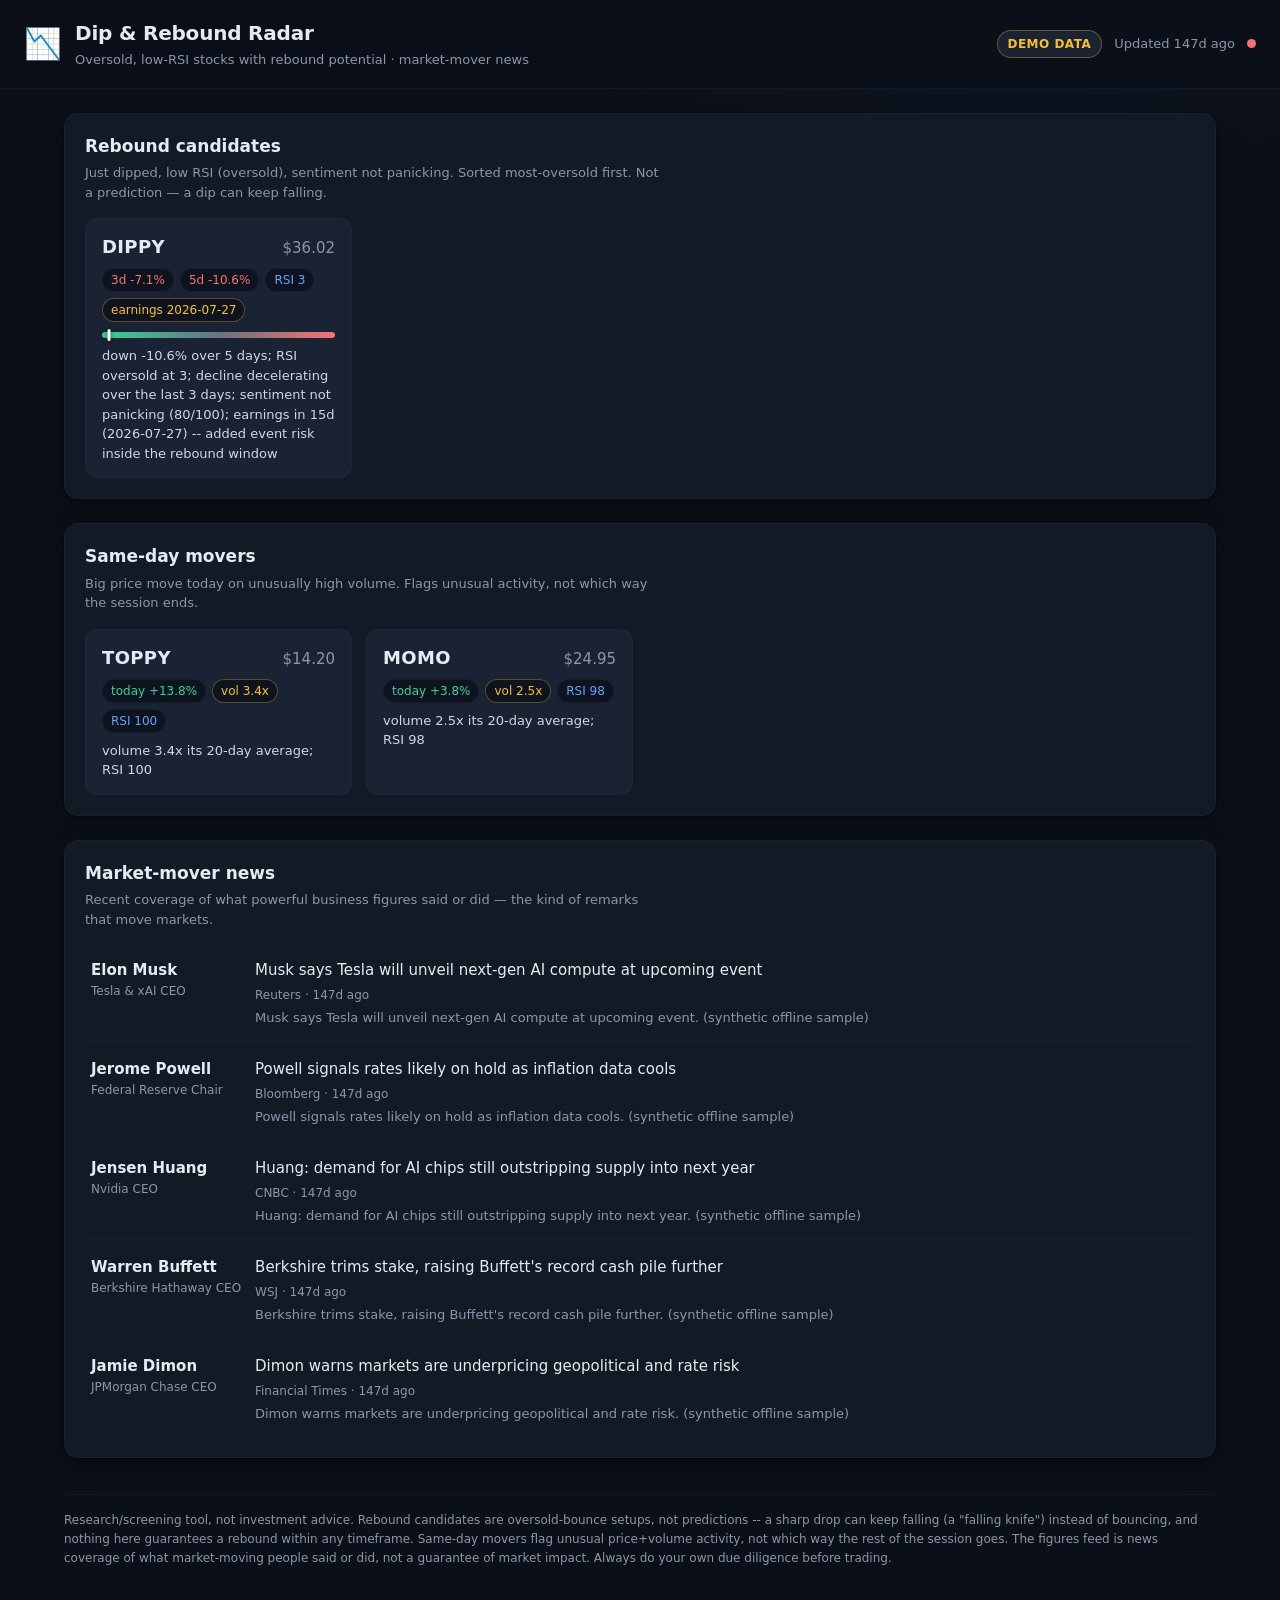
==== web/index.html @ acec1985 "Add static web dashboard for dips, movers, and market-mover news Adds a browser dashboard (web/) on " ====
<!DOCTYPE html>
<html lang="en">
<head>
  <meta charset="utf-8" />
  <meta name="viewport" content="width=device-width, initial-scale=1" />
  <title>Dip &amp; Rebound Radar</title>
  <link rel="icon" href="data:image/svg+xml,<svg xmlns='http://www.w3.org/2000/svg' viewBox='0 0 100 100'><text y='.9em' font-size='90'>📉</text></svg>" />
  <link rel="stylesheet" href="styles.css" />
</head>
<body>
  <header class="topbar">
    <div class="brand">
      <span class="logo" aria-hidden="true">📉</span>
      <div>
        <h1>Dip &amp; Rebound Radar</h1>
        <p class="tagline">Oversold, low-RSI stocks with rebound potential &middot; market-mover news</p>
      </div>
    </div>
    <div class="status">
      <span id="mode-badge" class="badge">—</span>
      <span id="updated" class="updated">Loading…</span>
      <span id="refresh-dot" class="dot" title="Auto-refreshing"></span>
    </div>
  </header>

  <main>
    <section class="panel" id="rebound-panel">
      <div class="panel-head">
        <h2>Rebound candidates</h2>
        <p class="panel-sub">Just dipped, low RSI (oversold), sentiment not panicking. Sorted most-oversold first. Not a prediction &mdash; a dip can keep falling.</p>
      </div>
      <div id="rebound-list" class="cards"></div>
    </section>

    <section class="panel" id="movers-panel">
      <div class="panel-head">
        <h2>Same-day movers</h2>
        <p class="panel-sub">Big price move today on unusually high volume. Flags unusual activity, not which way the session ends.</p>
      </div>
      <div id="movers-list" class="cards"></div>
    </section>

    <section class="panel" id="news-panel">
      <div class="panel-head">
        <h2>Market-mover news</h2>
        <p class="panel-sub">Recent coverage of what powerful business figures said or did &mdash; the kind of remarks that move markets.</p>
      </div>
      <div id="news-list" class="feed"></div>
    </section>
  </main>

  <footer>
    <p id="disclaimer" class="disclaimer"></p>
  </footer>

  <script src="app.js"></script>
</body>
</html>
---- web/styles.css ----
:root {
  --bg: #0b0f17;
  --panel: #131a26;
  --panel-2: #1a2333;
  --border: #26304250;
  --text: #e6ebf2;
  --muted: #8a97ab;
  --up: #34d399;
  --down: #f87171;
  --accent: #60a5fa;
  --warn: #fbbf24;
  --radius: 14px;
  --shadow: 0 1px 3px rgba(0, 0, 0, 0.4), 0 8px 24px rgba(0, 0, 0, 0.25);
}

* { box-sizing: border-box; }

body {
  margin: 0;
  background: radial-gradient(1200px 600px at 80% -10%, #16233b 0%, var(--bg) 55%);
  color: var(--text);
  font: 15px/1.5 system-ui, -apple-system, "Segoe UI", Roboto, Helvetica, Arial, sans-serif;
  min-height: 100vh;
}

.topbar {
  display: flex;
  align-items: center;
  justify-content: space-between;
  gap: 16px;
  flex-wrap: wrap;
  padding: 18px 24px;
  border-bottom: 1px solid var(--border);
  position: sticky;
  top: 0;
  background: rgba(11, 15, 23, 0.85);
  backdrop-filter: blur(8px);
  z-index: 10;
}

.brand { display: flex; align-items: center; gap: 14px; }
.logo { font-size: 30px; }
h1 { font-size: 20px; margin: 0; letter-spacing: -0.01em; }
.tagline { margin: 2px 0 0; color: var(--muted); font-size: 13px; }

.status { display: flex; align-items: center; gap: 12px; }
.badge {
  font-size: 12px;
  font-weight: 600;
  text-transform: uppercase;
  letter-spacing: 0.04em;
  padding: 4px 10px;
  border-radius: 999px;
  background: var(--panel-2);
  border: 1px solid var(--border);
  color: var(--muted);
}
.badge.live { color: var(--up); border-color: #34d39955; }
.badge.offline { color: var(--warn); border-color: #fbbf2455; }
.updated { color: var(--muted); font-size: 13px; }
.dot {
  width: 9px; height: 9px; border-radius: 50%;
  background: var(--up);
  box-shadow: 0 0 0 0 rgba(52, 211, 153, 0.5);
  animation: pulse 2.4s infinite;
}
@keyframes pulse {
  0% { box-shadow: 0 0 0 0 rgba(52, 211, 153, 0.5); }
  70% { box-shadow: 0 0 0 8px rgba(52, 211, 153, 0); }
  100% { box-shadow: 0 0 0 0 rgba(52, 211, 153, 0); }
}
.dot.stale { background: var(--down); animation: none; }

main {
  max-width: 1200px;
  margin: 0 auto;
  padding: 24px;
  display: grid;
  gap: 24px;
}

.panel {
  background: var(--panel);
  border: 1px solid var(--border);
  border-radius: var(--radius);
  padding: 20px;
  box-shadow: var(--shadow);
}
.panel-head { margin-bottom: 16px; }
.panel-head h2 { margin: 0; font-size: 17px; }
.panel-sub { margin: 4px 0 0; color: var(--muted); font-size: 13px; max-width: 70ch; }

.cards {
  display: grid;
  grid-template-columns: repeat(auto-fill, minmax(260px, 1fr));
  gap: 14px;
}

.card {
  background: var(--panel-2);
  border: 1px solid var(--border);
  border-radius: 12px;
  padding: 14px 16px;
  display: flex;
  flex-direction: column;
  gap: 8px;
}
.card-top { display: flex; align-items: baseline; justify-content: space-between; gap: 8px; }
.ticker { font-size: 18px; font-weight: 700; letter-spacing: 0.02em; }
.price { color: var(--muted); font-variant-numeric: tabular-nums; }

.metrics { display: flex; flex-wrap: wrap; gap: 6px; }
.chip {
  font-size: 12px;
  font-variant-numeric: tabular-nums;
  padding: 2px 8px;
  border-radius: 999px;
  background: #0d1420;
  border: 1px solid var(--border);
  color: var(--muted);
}
.chip.up { color: var(--up); }
.chip.down { color: var(--down); }
.chip.rsi { color: var(--accent); }
.chip.warn { color: var(--warn); border-color: #fbbf2455; }

.summary { font-size: 13px; color: var(--text); opacity: 0.9; }

.rsi-meter {
  height: 6px;
  border-radius: 999px;
  background: linear-gradient(90deg, var(--up) 0%, #6b7280 50%, var(--down) 100%);
  position: relative;
  margin-top: 2px;
}
.rsi-meter .marker {
  position: absolute;
  top: -3px;
  width: 3px;
  height: 12px;
  border-radius: 2px;
  background: #fff;
  transform: translateX(-50%);
  box-shadow: 0 0 4px rgba(0, 0, 0, 0.6);
}

.feed { display: flex; flex-direction: column; gap: 2px; }
.news-item {
  display: flex;
  gap: 14px;
  padding: 14px 6px;
  border-bottom: 1px solid var(--border);
  text-decoration: none;
  color: inherit;
}
.news-item:last-child { border-bottom: none; }
.news-item:hover { background: #ffffff08; border-radius: 8px; }
.news-figure { min-width: 150px; flex-shrink: 0; }
.news-name { font-weight: 600; }
.news-role { font-size: 12px; color: var(--muted); }
.news-body { flex: 1; }
.news-headline { font-weight: 500; }
.news-meta { font-size: 12px; color: var(--muted); margin-top: 4px; }
.news-snippet { font-size: 13px; color: var(--muted); margin-top: 4px; }

.empty { color: var(--muted); font-size: 14px; padding: 8px 0; }

footer { max-width: 1200px; margin: 0 auto; padding: 0 24px 40px; }
.disclaimer {
  font-size: 12px;
  color: var(--muted);
  border-top: 1px solid var(--border);
  padding-top: 16px;
  line-height: 1.6;
}

@media (max-width: 560px) {
  .news-item { flex-direction: column; gap: 4px; }
  .news-figure { min-width: 0; }
}
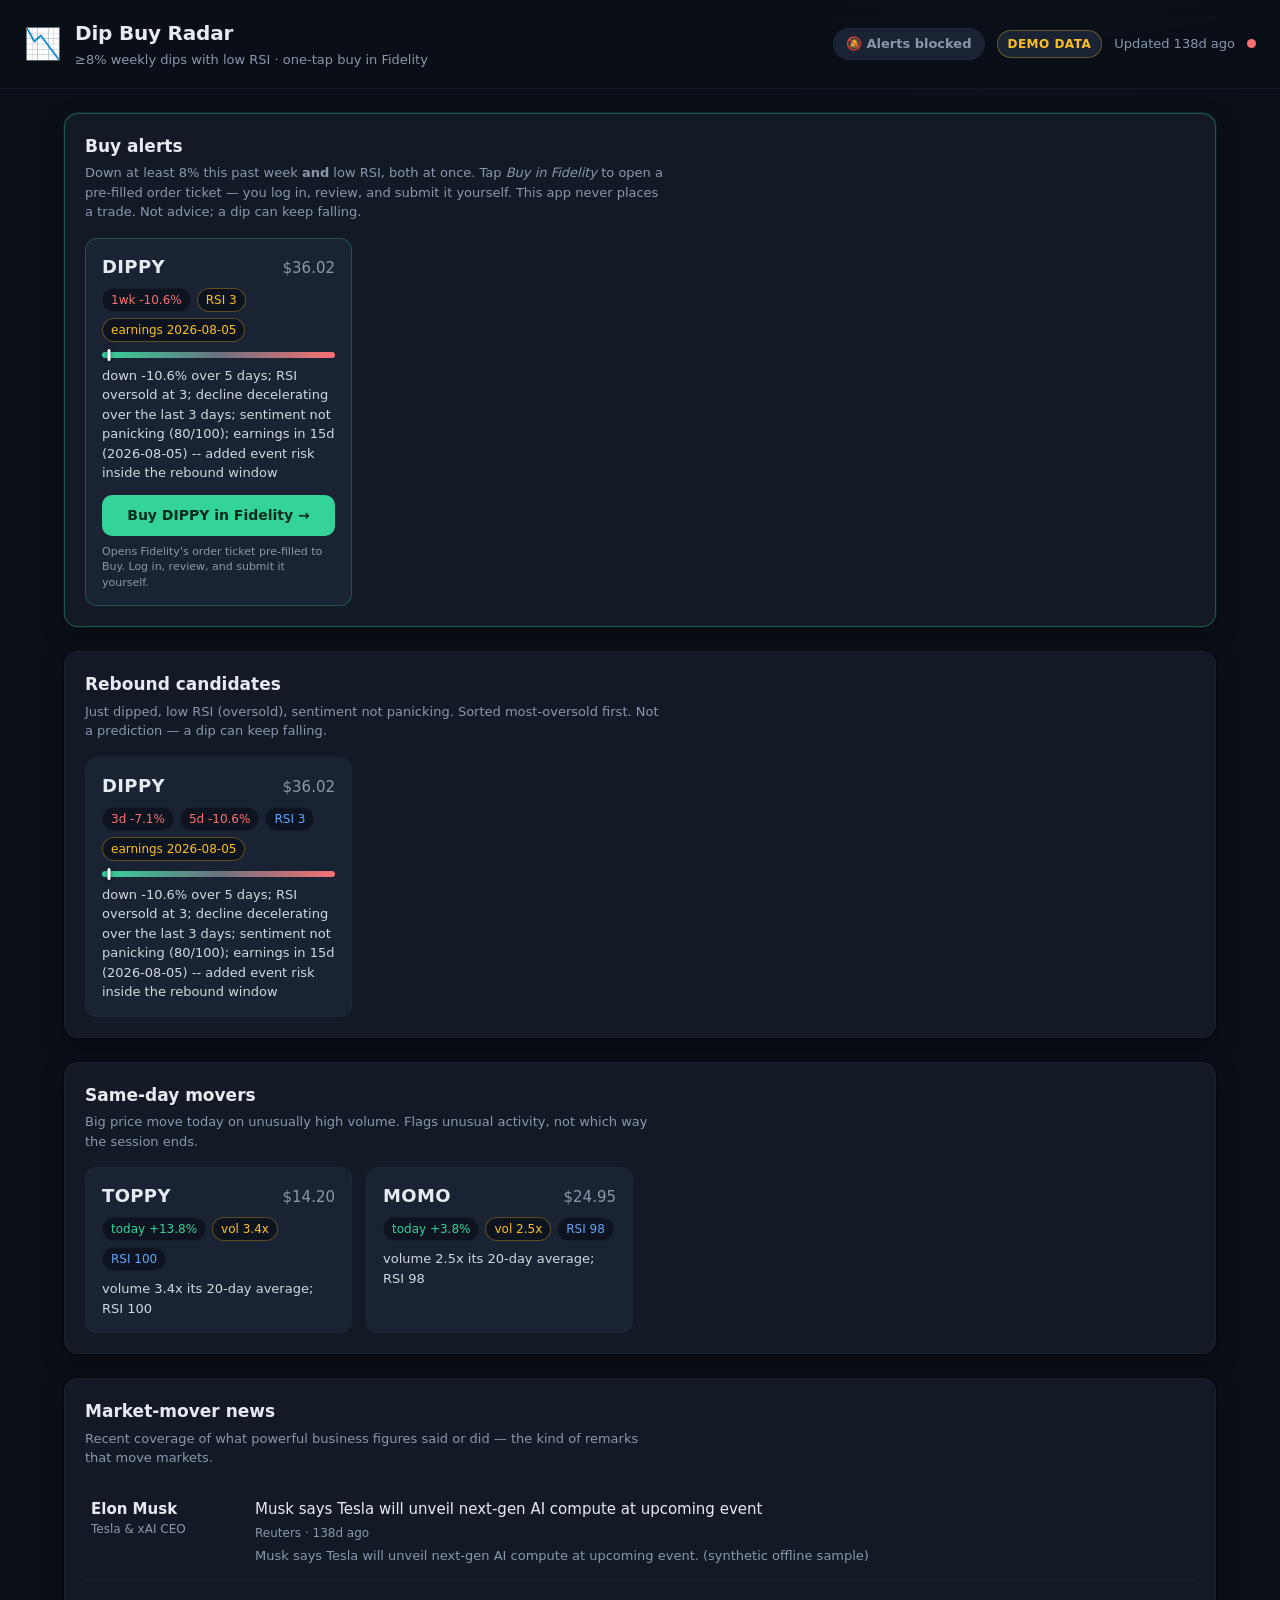
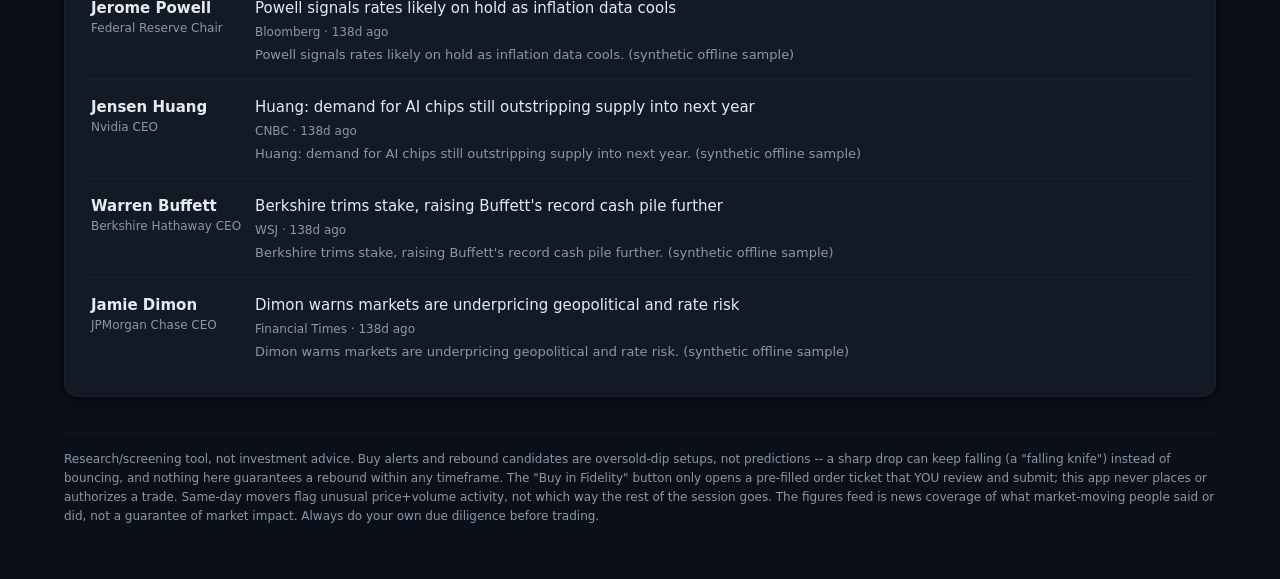
==== commit 2b35212b: "Add buy-alerts feature: strict dip+low-RSI list with one-tap Fidelity buy Surfaces the actionable "b" ====
--- a/web/index.html
+++ b/web/index.html
@@ -4,7 +4,10 @@
   <meta charset="utf-8" />
   <meta name="viewport" content="width=device-width, initial-scale=1" />
   <title>Dip &amp; Rebound Radar</title>
-  <link rel="icon" href="data:image/svg+xml,<svg xmlns='http://www.w3.org/2000/svg' viewBox='0 0 100 100'><text y='.9em' font-size='90'>📉</text></svg>" />
+  <meta name="theme-color" content="#0b0f17" />
+  <link rel="manifest" href="manifest.webmanifest" />
+  <link rel="icon" href="icon-192.png" type="image/png" />
+  <link rel="apple-touch-icon" href="apple-touch-icon.png" />
   <link rel="stylesheet" href="styles.css" />
 </head>
 <body>
@@ -12,11 +15,12 @@
     <div class="brand">
       <span class="logo" aria-hidden="true">📉</span>
       <div>
-        <h1>Dip &amp; Rebound Radar</h1>
-        <p class="tagline">Oversold, low-RSI stocks with rebound potential &middot; market-mover news</p>
+        <h1>Dip Buy Radar</h1>
+        <p class="tagline">≥8% weekly dips with low RSI &middot; one-tap buy in Fidelity</p>
       </div>
     </div>
     <div class="status">
+      <button id="alerts-toggle" class="alerts-btn" type="button" hidden>🔔 Enable alerts</button>
       <span id="mode-badge" class="badge">—</span>
       <span id="updated" class="updated">Loading…</span>
       <span id="refresh-dot" class="dot" title="Auto-refreshing"></span>
@@ -24,6 +28,14 @@
   </header>
 
   <main>
+    <section class="panel" id="buy-panel">
+      <div class="panel-head">
+        <h2>Buy alerts</h2>
+        <p class="panel-sub">Down at least 8% this past week <strong>and</strong> low RSI, both at once. Tap <em>Buy in Fidelity</em> to open a pre-filled order ticket &mdash; you log in, review, and submit it yourself. This app never places a trade. Not advice; a dip can keep falling.</p>
+      </div>
+      <div id="buy-list" class="cards"></div>
+    </section>
+
     <section class="panel" id="rebound-panel">
       <div class="panel-head">
         <h2>Rebound candidates</h2>
--- a/web/styles.css
+++ b/web/styles.css
@@ -126,6 +126,41 @@
 
 .summary { font-size: 13px; color: var(--text); opacity: 0.9; }
 
+.chip.low { color: var(--warn); border-color: #fbbf2455; }
+
+/* Buy alerts -- the actionable panel gets a stronger accent than rebound. */
+#buy-panel { border-color: #34d39955; box-shadow: var(--shadow), 0 0 0 1px #34d39922; }
+.buy-card { border-color: #34d39944; }
+.buy-btn {
+  margin-top: 4px;
+  display: block;
+  text-align: center;
+  font-weight: 700;
+  font-size: 14px;
+  text-decoration: none;
+  color: #052e1a;
+  background: var(--up);
+  padding: 10px 14px;
+  border-radius: 10px;
+  transition: filter 0.15s ease;
+}
+.buy-btn:hover { filter: brightness(1.08); }
+.buy-note { font-size: 11px; color: var(--muted); line-height: 1.45; }
+
+.alerts-btn {
+  font: inherit;
+  font-size: 13px;
+  font-weight: 600;
+  color: var(--text);
+  background: var(--panel-2);
+  border: 1px solid var(--border);
+  border-radius: 999px;
+  padding: 5px 12px;
+  cursor: pointer;
+}
+.alerts-btn:hover:not(:disabled) { border-color: var(--accent); }
+.alerts-btn:disabled { color: var(--muted); cursor: default; }
+
 .rsi-meter {
   height: 6px;
   border-radius: 999px;
